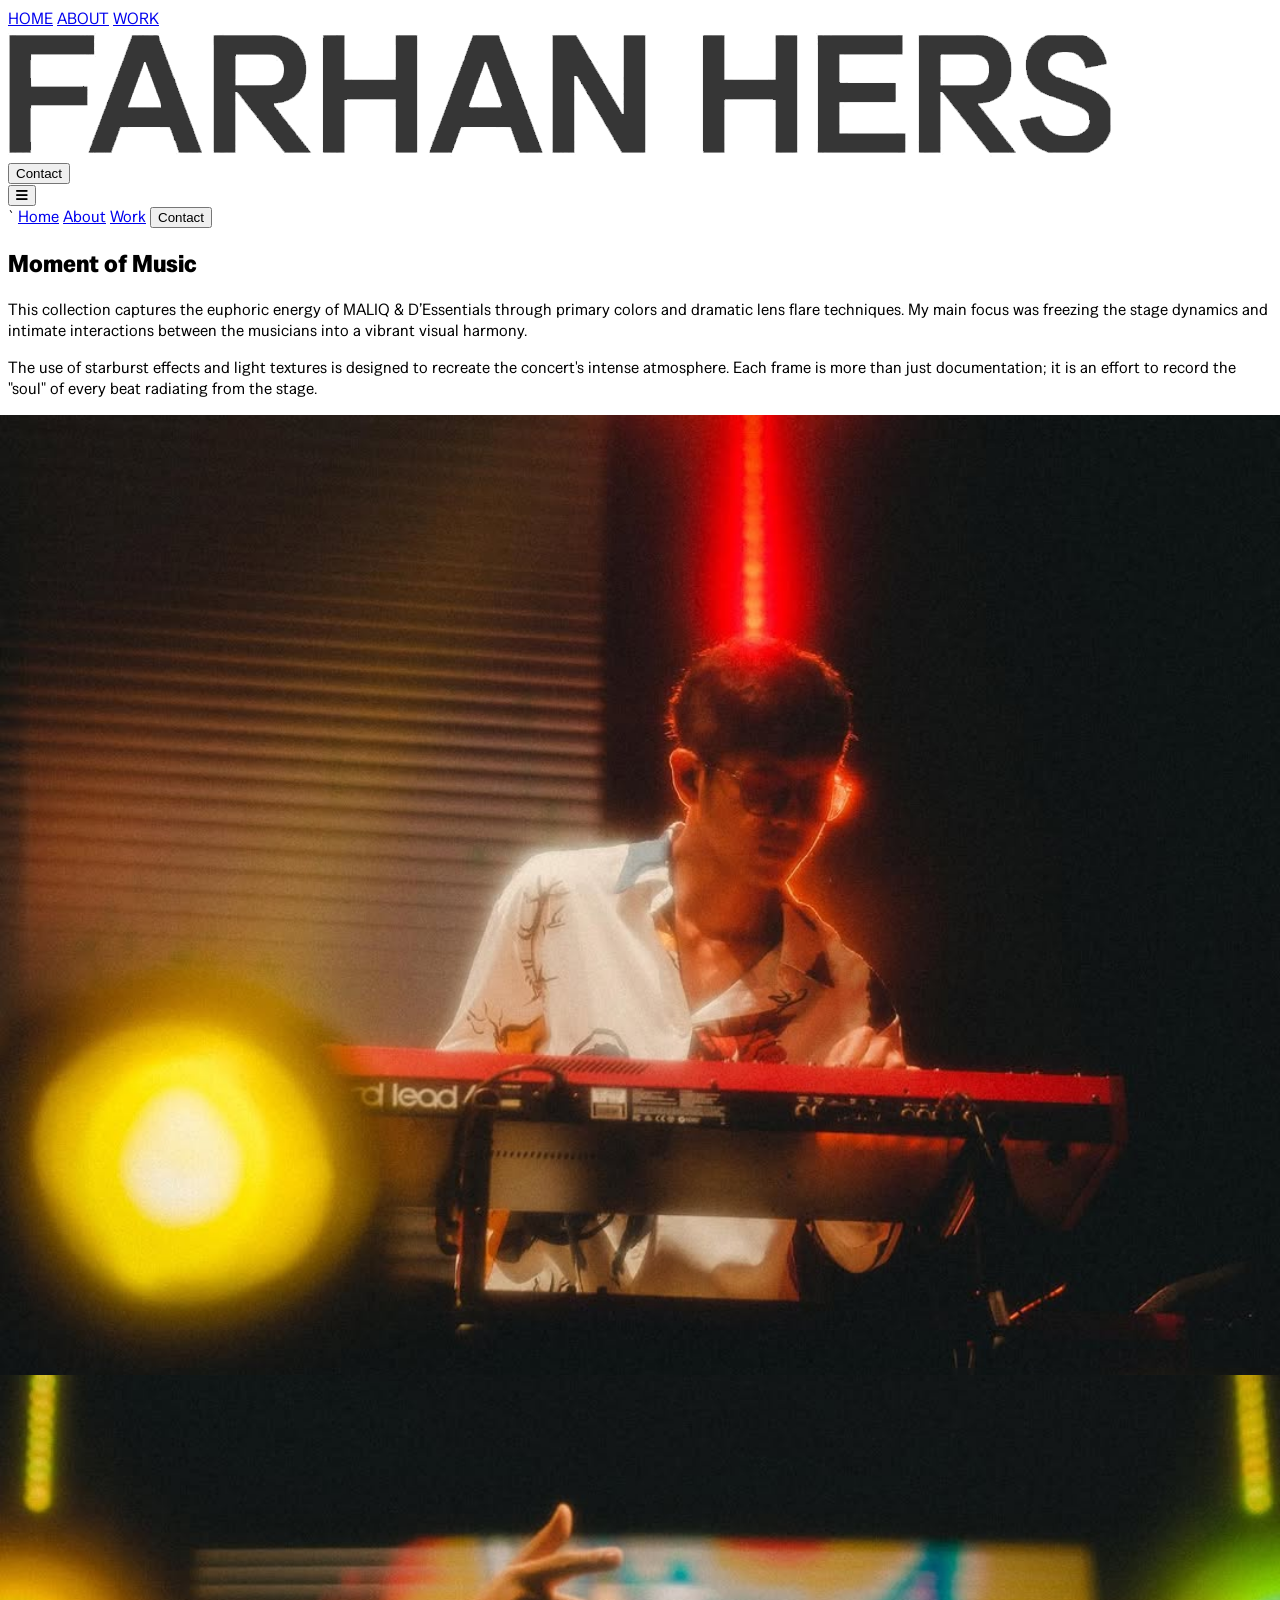
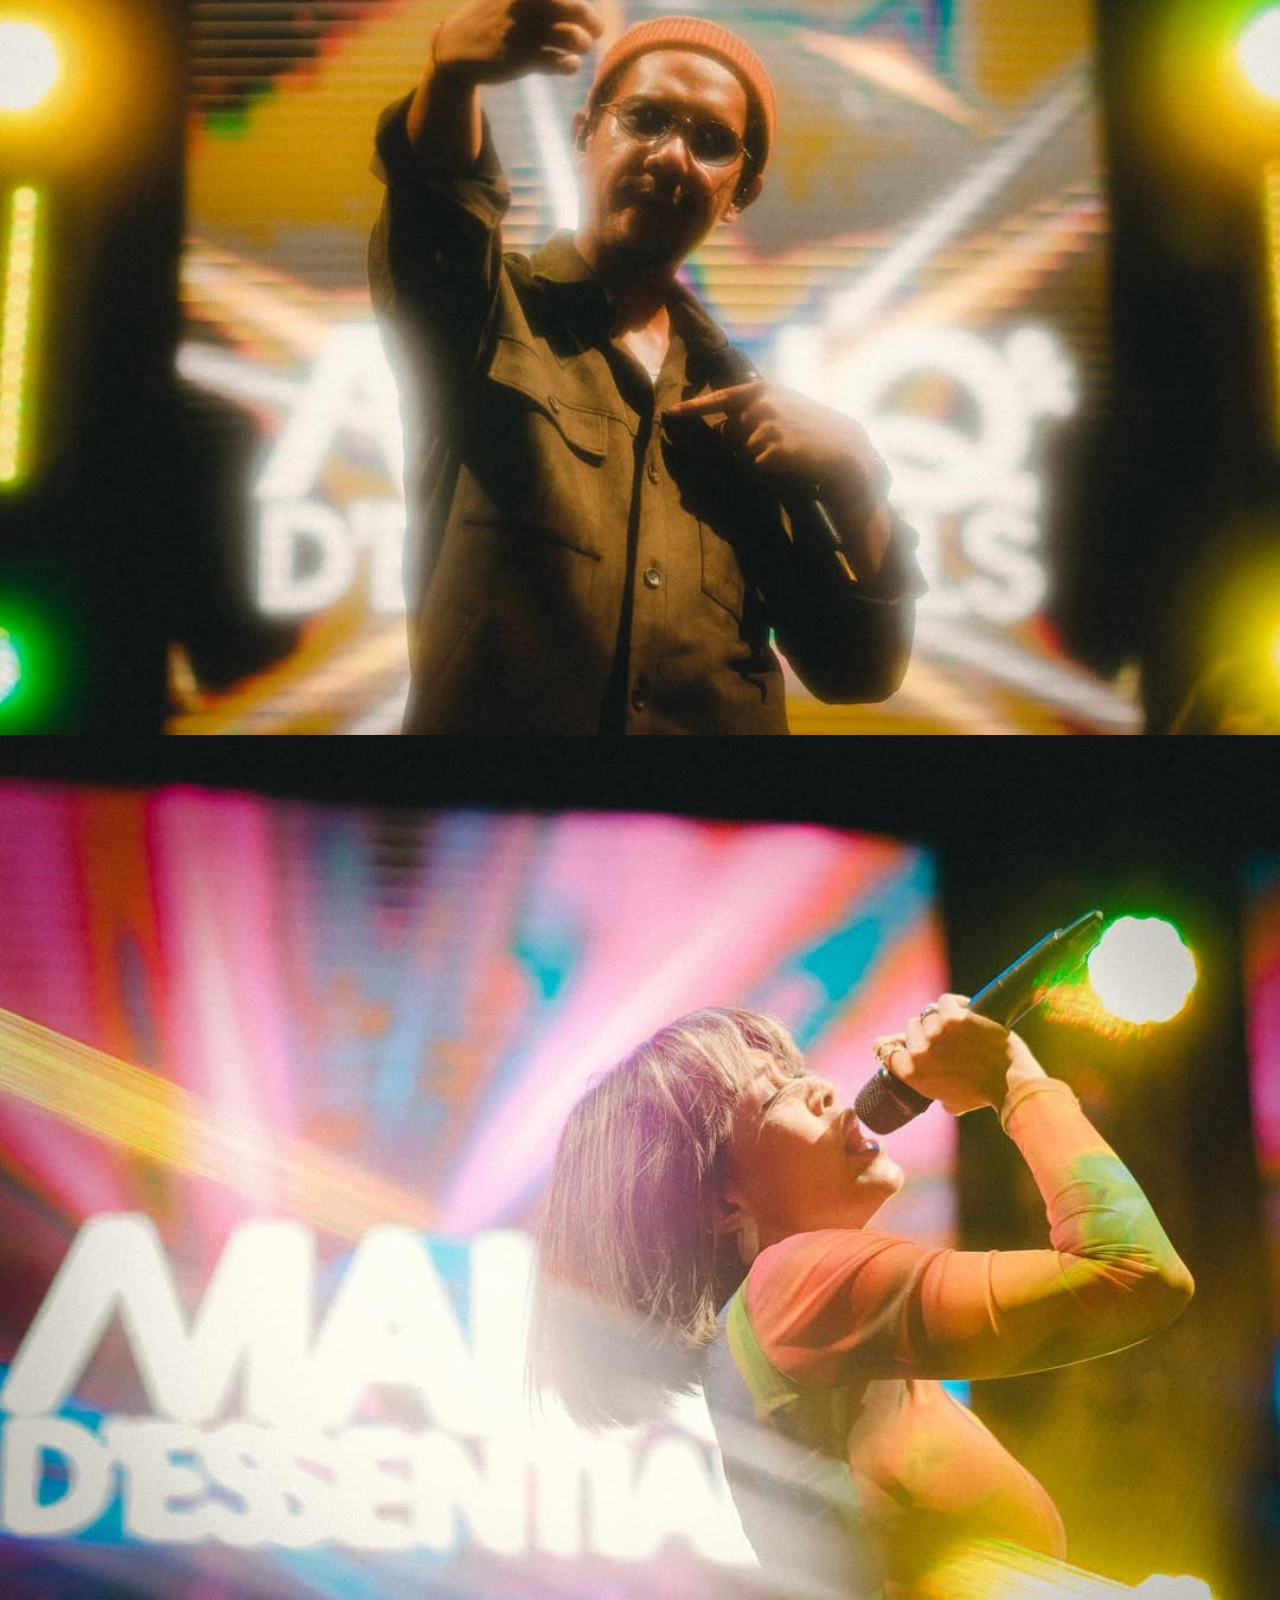
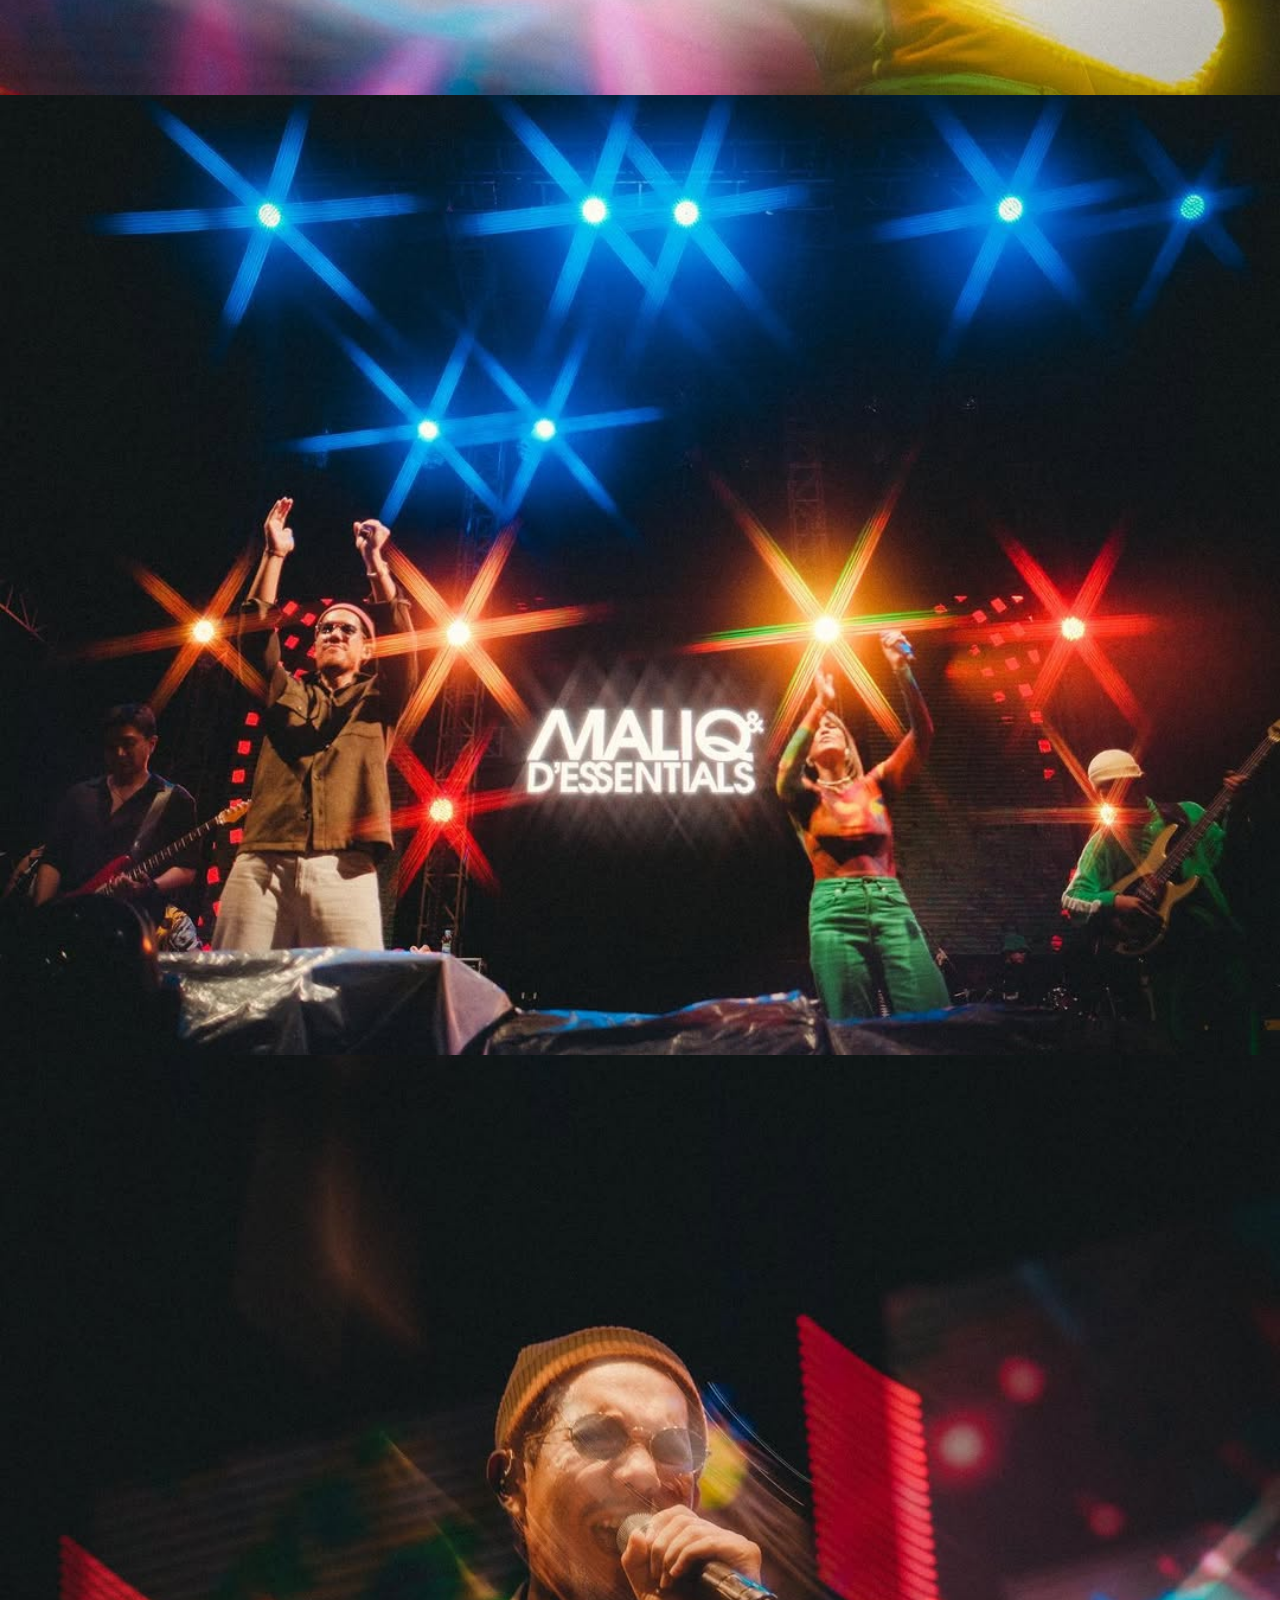
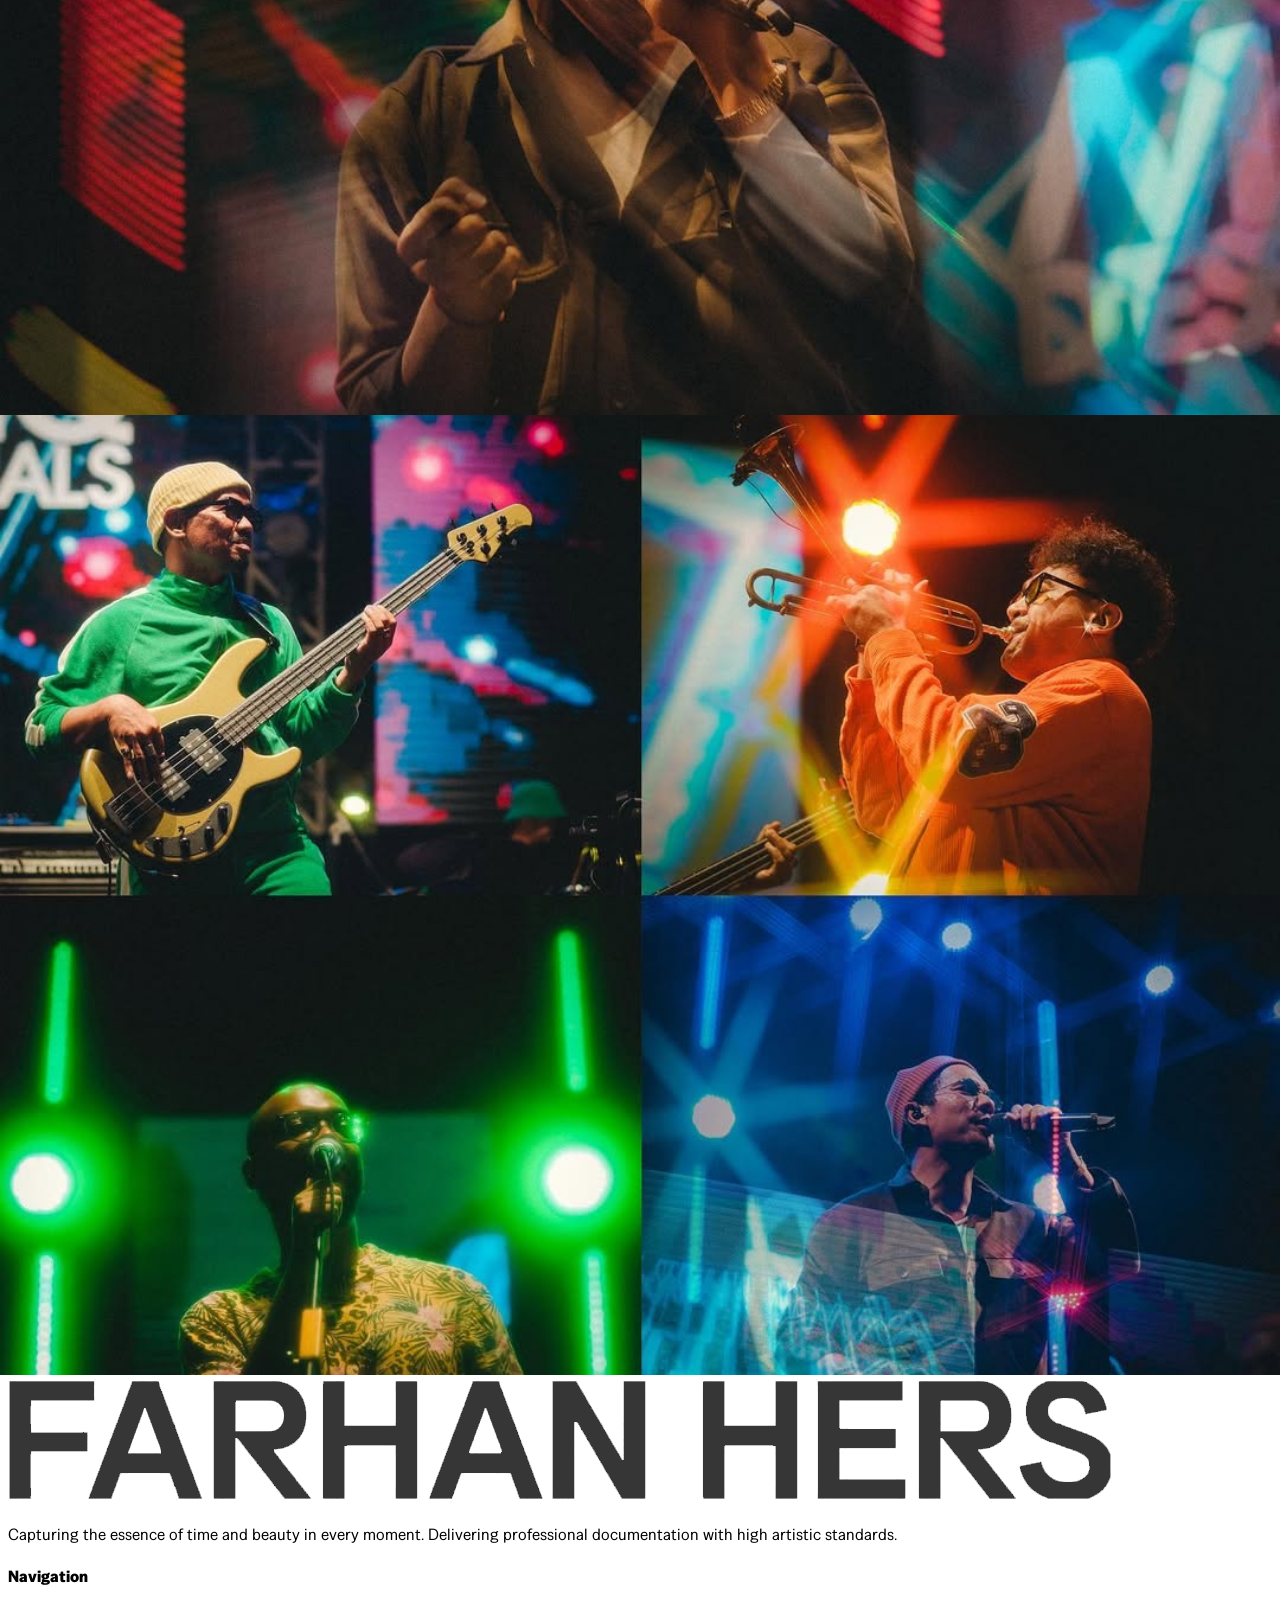
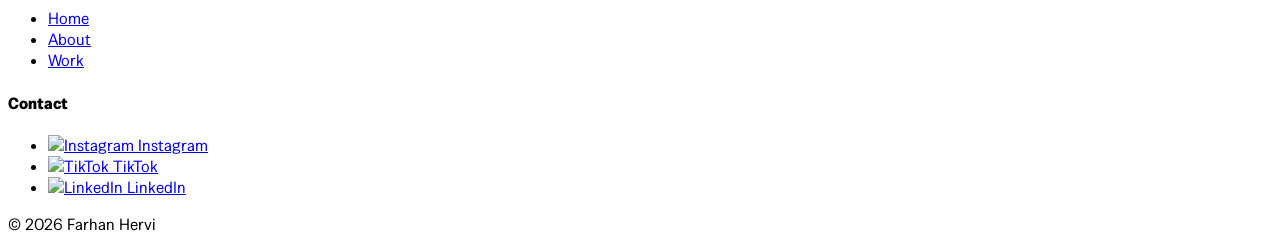
==== index4.html @ e4386e18 "Add files via upload" ====
<!DOCTYPE html>
<html lang="id">
<head>
    <meta charset="UTF-8">
    <meta name="viewport" content="width=device-width, initial-scale=1.0">
    <title>Moment-of-music</title>
    <script src="https://cdn.tailwindcss.com"></script>
    <link rel="stylesheet" href="https://cdnjs.cloudflare.com/ajax/libs/font-awesome/6.0.0/css/all.min.css">
    <link href="https://fonts.googleapis.com/css2?family=Libre+Baskerville:ital@1&family=Special+Gothic+Expanded+One&display=swap" rel="stylesheet">
    <link rel="stylesheet" href="script.css">
</head>

<body class="bg-zinc-50 text-zinc-900">


    <!-- NAVIGATION SECTION -->
    <nav class="fixed top-0 left-0 w-full z-50 bg-white/80 backdrop-blur-md border-b border-zinc-200">
        <div class="max-w-7xl mx-auto flex items-center justify-between px-6 py-4 relative">

            <!-- Menu -->
            <div class="hidden md:flex items-center space-x-8 text-[14px] font-bold tracking-widest">
            <a href="index.html#home">HOME</a>
            <a href="index.html#about">ABOUT</a>
            <a href="index.html#work">WORK</a>
            </div>

            <!-- Logo -->
            <div class="absolute left-1/2 top-1/2 transform -translate-x-1/2 -translate-y-1/2">
                <a href="#home">
                    <img src="aset/logo.png" alt="Logo FARHAN HERS" class="h-10 md:h-6 object-contain">
                </a>
            </div>

            <!-- Contact -->
            <div class="hidden md:flex items-center">
                <button onclick="openContactModal()" class="bg-zinc-900 text-white px-5 py-2 rounded-full hover:bg-zinc-700 transition">
                    Contact
                </button>
            </div>

            <!-- Hamburger -->
            <button id="menuBtn" class="md:hidden text-2xl z-50 ml-auto">
                <i class="fa-solid fa-bars"></i>
            </button>

        </div>
    </nav>

    <!-- NAVIGATION MOBILE VERSION -->
    <div id="mobileMenu" class="md:hidden hidden fixed inset-0 bg-white z-40 flex flex-col items-center justify-center space-y-6 text-2xl">`
        <a href="#home" class="hover:text-zinc-900 transition">Home</a>
        <a href="#about" class="hover:text-zinc-900 transition">About</a>
        <a href="#work" class="hover:text-zinc-900 transition">Work</a>
        <button onclick="openContactModal()" class="bg-zinc-900 text-white px-8 py-3 rounded-full hover:bg-zinc-700 transition">
            Contact
        </button>
    </div>


    <!-- TEXT SECTION -->
    <section id="about" class="bg-zinc-100 py-32 px-6">

        <div class="max-w-7xl mx-auto px-6 text-center">

            <!-- Headline -->
            <h2 class="text-4xl md:text-2xl font-bold tracking-tight mb-8">
                Moment of Music
            </h2>

            <!-- Body Text -->
            <div class="max-w-2xl mx-auto space-y-4 text-zinc-600 font-light text-lg leading-relaxed">

                <p>
                    This collection captures the euphoric energy of MALIQ & D’Essentials through primary colors and dramatic lens flare techniques. My main focus was freezing the stage dynamics and intimate interactions between the musicians into a vibrant visual harmony.
                </p>

                <p>
                    The use of starburst effects and light textures is designed to recreate the concert's intense atmosphere. Each frame is more than just documentation; it is an effort to record the "soul" of every beat radiating from the stage.
                </p>

            </div>

        </div>

    </section>


    <!-- Grid4 -->
    <section id="work" class="py-32">

        <!-- Container -->
        <div class="max-w-7xl mx-auto px-6">

                <!-- Grid4 -->
                <div class="grid grid-cols-2 gap-1 bento-break">

                <!-- Item 1 -->
                <div class="work-item col-span-2">
                    <img src="aset/grid4/image1.jpg" class="w-full h-full object-cover">
                </div>

                <!-- Item 2 -->
                <div class="work-item">
                    <img src="aset/grid4/image2.jpg" class="w-full h-full object-cover">
                </div>

                <!-- Item 3 -->
                <div class="work-item">
                    <img src="aset/grid4/image3.jpg" class="w-full h-full object-cover">
                </div>

                <!-- Item 4 -->
                <div class="work-item col-span-2">
                    <img src="aset/grid4/image4.jpg" class="w-full h-full object-cover">
                </div>

                <!-- Item 5 -->
                <div class="work-item">
                    <img src="aset/grid4/image5.jpg" class="w-full h-full object-cover">
                </div>

                <!-- Item 6 -->
                <div class="work-item">
                    <img src="aset/grid4/image6.jpg" class="w-full h-full object-cover">
                </div>

            </div>

        </div>

    </section>


    <!-- FOOTER SECTION -->
    <footer class="bg-white border-t border-zinc-200 pt-24 pb-12 px-6">

        <div class="max-w-7xl mx-auto grid grid-cols-1 md:grid-cols-4 gap-16 mb-20">

            <!-- Name -->
            <div class="md:col-span-2 flex flex-col justify-between h-full">
                <a href="#">
                    <img src="aset/logo.png" alt="Logo FARHAN HERS" class="h-6 mb-4">
                </a>
                <p class="text-zinc-500 text-sm max-w-sm leading-relaxed font-light">
                    Capturing the essence of time and beauty in every moment. Delivering professional documentation with high artistic standards.
                </p>
            </div>

            <!-- Navigation -->
            <div>
                <h4 class="text-[12px] font-bold uppercase tracking-[0.3em] mb-10 text-zinc-900">Navigation</h4>
                <ul class="space-y-2 text-sm text-zinc-500 font-light">
                    <li><a href="index.html#home" class="hover:text-zinc-900 transition">Home</a></li>
                    <li><a href="index.html#about" class="hover:text-zinc-900 transition">About</a></li>
                    <li><a href="index.html#work" class="hover:text-zinc-900 transition">Work</a></li>
                </ul>
            </div>

            <!-- Contact -->
            <div>
                <h4 class="text-[12px] font-bold uppercase tracking-[0.3em] mb-10 text-zinc-900">Contact</h4>
                <ul class="space-y-2 text-sm text-zinc-500 font-light">
                    <li>
                        <a href="https://instagram.com" class="flex items-center gap-2 hover:text-zinc-900 transition">
                                <img src="https://cdn-icons-png.flaticon.com/512/3938/3938052.png"
                                    alt="Instagram" class="w-4 h-4 opacity-70">
                            </span>
                            Instagram
                        </a>
                    </li>
                    <li>
                        <a href="https://tiktok.com" class="flex items-center gap-2 hover:text-zinc-900 transition">
                                <img src="https://cdn-icons-png.flaticon.com/512/3938/3938055.png" 
                                    alt="TikTok" class="w-4 h-4 opacity-70">
                            </span>
                            TikTok
                        </a>
                    </li>
                    <li>
                        <a href="https://linkedin.com" class="flex items-center gap-2 hover:text-zinc-900 transition">
                                <img src="https://cdn-icons-png.flaticon.com/512/3938/3938060.png" 
                                    alt="LinkedIn" class="w-4 h-4 opacity-70">
                            </span>
                            LinkedIn
                        </a>
                    </li>
                </ul>
            </div>

        </div>

        <!-- Copyright -->
        <div class="max-w-7xl mx-auto pt-8 border-t border-zinc-100 flex flex-col md:flex-row justify-between items-center gap-6">
            <p class="text-[10px] text-zinc-400 uppercase tracking-widest font-semibold">&copy; 2026 Farhan Hervi</p>
        </div>

    </footer>


    <!-- Contact Modal -->
    <div id="contactModal" class="modal-overlay" onclick="closeContactModal()">

        <!-- Contact -->
        <div class="contact-card shadow-2xl" onclick="event.stopPropagation()">

            <!-- Button -->
            <button onclick="closeContactModal()" class="absolute top-2 right-6 text-zinc-400 hover:text-black transition text-3xl">&times;</button>

            <!-- Headline -->
            <div class="text-center mb-6">
                <h2 class="text-2xl font-semibold mb-6 tracking-tight">
                    <span class="mx-20">Collaborate.</span>
                    <span class="mx-20">Ideate.</span>
                    <span class="mx-20">Elevate.</span>
                </h2>
            </div>

            <!-- WhatsApp & Email -->
            <div class="grid grid-cols-1 md:grid-cols-2 gap-2">

                <!-- WhatsApp Card -->
                <a href="https://wa.me/628123456789" target="_blank" class="group flex items-center p-8 bg-zinc-100 rounded-3xl border border-transparent hover:bg-green-500 transition-all duration-500">
                    <div class="w-14 h-14 bg-green-500 text-white rounded-2xl flex items-center justify-center text-2xl mr-5 shadow-lg shadow-green-100 group-hover:scale-110 group-hover:bg-white group-hover:text-green-500 transition-all duration-500">
                        <i class="fa-brands fa-whatsapp"></i>
                    </div>
                    <div class="text-left">
                        <h4 class="font-bold text-base group-hover:text-white transition-colors duration-500">WhatsApp</h4>
                    </div>
                </a>
                
                <!-- Email Card -->
                <a href="mailto:hello@farhanhervi.com" class="group flex items-center p-8 bg-zinc-100 rounded-3xl border border-transparent hover:bg-blue-600 transition-all duration-500">
                    <div class="w-14 h-14 bg-blue-600 text-white rounded-2xl flex items-center justify-center text-2xl mr-5 shadow-lg shadow-blue-100 group-hover:scale-110 group-hover:bg-white group-hover:text-blue-600 transition-all duration-500">
                        <i class="fa-regular fa-envelope"></i>
                    </div>
                    <div class="text-left">
                        <h4 class="font-bold text-base group-hover:text-white transition-colors duration-500">Email</h4>
                    </div>
                </a>

            </div>

        </div>
    </div>

    <!-- Contact Lightbox -->
    <div id="lightbox" class="modal-overlay" onclick="closeLightbox()">
        <button class="absolute top-10 right-10 text-white text-4xl">&times;</button>
        <img src="" id="lightboxImg" class="max-w-[85%] max-h-[85vh] object-contain rounded-xl shadow-2xl">
    </div>

     <!-- GALLERY VIEWER -->
    <div id="galleryViewer" class="modal-overlay">

        <!-- Close -->
        <button onclick="closeViewer()" class="absolute top-10 right-10 text-white text-4xl z-50">&times;</button>

        <!-- Prev -->
        <button id="prevBtn" class="nav-btn left-5">&#10094;</button>

        <!-- Next -->
        <button id="nextBtn" class="nav-btn right-5">&#10095;</button>

        <!-- Image -->
        <img id="viewerImg">

    </div>
    <script src="script.js"></script>
</body>
</html
---- script.css ----
/* FONT */
@import url('https://fonts.googleapis.com/css2?family=Baskervville&family=Special+Gothic&display=swap');
body {
    font-family: 'Special Gothic', sans-serif;
    scroll-behavior: smooth;
}
.serif-italic {
    font-family: 'Baskervville', serif;
    font-style: italic;
}

/* QUOTE HOVER EFEFCT */
#about .quote:hover {
    color: #111; /* warna berubah saat hover */
    transform: scale(1.05); /* sedikit membesar */
    transition: all 0.3s ease;
    cursor: pointer;
}

/* WORK SECTION */
#work {
    padding-left: 0 !important;
    padding-right: 0 !important;
}

/* IMAGE ITEM GRID */
.work-container {
    display: grid;
    grid-template-columns: 1fr; /* Mobile */
    gap: 1px;
}
@media screen and (min-width: 768px) {
    .work-container {
        grid-template-columns: repeat(2, 1fr); /* Tablet */
    }
}
@media screen and (min-width: 1024px) {
    .work-container {
        grid-template-columns: repeat(2, 1fr); /* Desktop */
    }
}

/* IMAGE ITEM */
.work-item {
    position: relative;
    width: 100%;
    aspect-ratio: 4 / 3;
    overflow: hidden;
    border-radius: 0;
    cursor: pointer;
}
.work-item img {
    width: 100%;
    height: 100%;
    object-fit: cover;
    transition: transform 0.6s ease;
}
.work-item:hover img {
    transform: scale(1.05);
}

/* OVERLAY IMAGE */
.work-overlay {
    position: absolute;
    inset: 0;
    display: flex;
    align-items: flex-end;
    padding: 12px;
    background: linear-gradient(
        to top,
        rgba(0, 0, 0, 0.7),
        rgba(0,0,0,0.2),
        transparent
    );
    opacity: 0.8;
    transition: opacity 0.3s ease;
}

/* OVERLAY TEXT */
.work-overlay h4 {
    color: white;
    font-size: 20px;
    font-weight: 600;
    letter-spacing: 0.05em;
}

/* EXTRA ITEM (LOAD MORE) */
.work-item.extra {
    opacity: 0;
    transform: translateY(20px);
    transition: 0.5s;
}
.work-item.extra:not(.hidden) {
    opacity: 1;
    transform: translateY(0);
}

/* CONTACT MODAL*/
.modal-overlay {
    display: none;
    position: fixed;
    z-index: 1000;
    top: 0;
    left: 0;
    width: 100%;
    height: 100%;
    background-color: rgba(0, 0, 0, 0.9);
    justify-content: center;
    align-items: center;
    backdrop-filter: blur(8px);
}
.modal-overlay.active { display: flex; }
.contact-card {
    background: white;
    width: 90%;
    max-width: 900px;
    border-radius: 25px;
    padding: 40px;
    transform: translateY(20px);
    transition: all 0.4s ease;
}
.modal-overlay.active .contact-card {
    transform: translateY(0);
}

/* GRID BENTO*/
.bento-break {
    width: 100vw;
    position: relative;
    left: 50%;
    transform: translateX(-50%);
}

#lightboxImg {
    border-radius: 0 !important;
}

/* ===== VIEWER OVERLAY ===== */
#galleryViewer {
    position: fixed;
    inset: 0;
    background: rgba(0,0,0,0.95);
    display: none;
    align-items: center;
    justify-content: center;
    z-index: 999;
}

/* ===== IMAGE ===== */
#viewerImg {
    max-width: 90%;
    max-height: 85vh;
    object-fit: contain;
}

/* ===== NAV BUTTON ===== */
.nav-btn {
    position: absolute;
    top: 50%;
    transform: translateY(-50%);
    font-size: 40px;
    color: white;
    background: rgba(0,0,0,0.3);
    border: none;
    padding: 10px 18px;
    cursor: pointer;
    z-index: 1000;
}

.nav-btn:hover {
    background: rgba(0,0,0,0.6);
}

/* ===== POSITION ===== */
.left-5 { left: 20px; }
.right-5 { right: 20px; }

/* ===== MOBILE: HIDE BUTTON ===== */
@media (max-width: 768px) {
    .nav-btn {
        display: none;
    }
}

/* GLOBAL SETTINGS */
html {
    scroll-behavior: smooth;
}
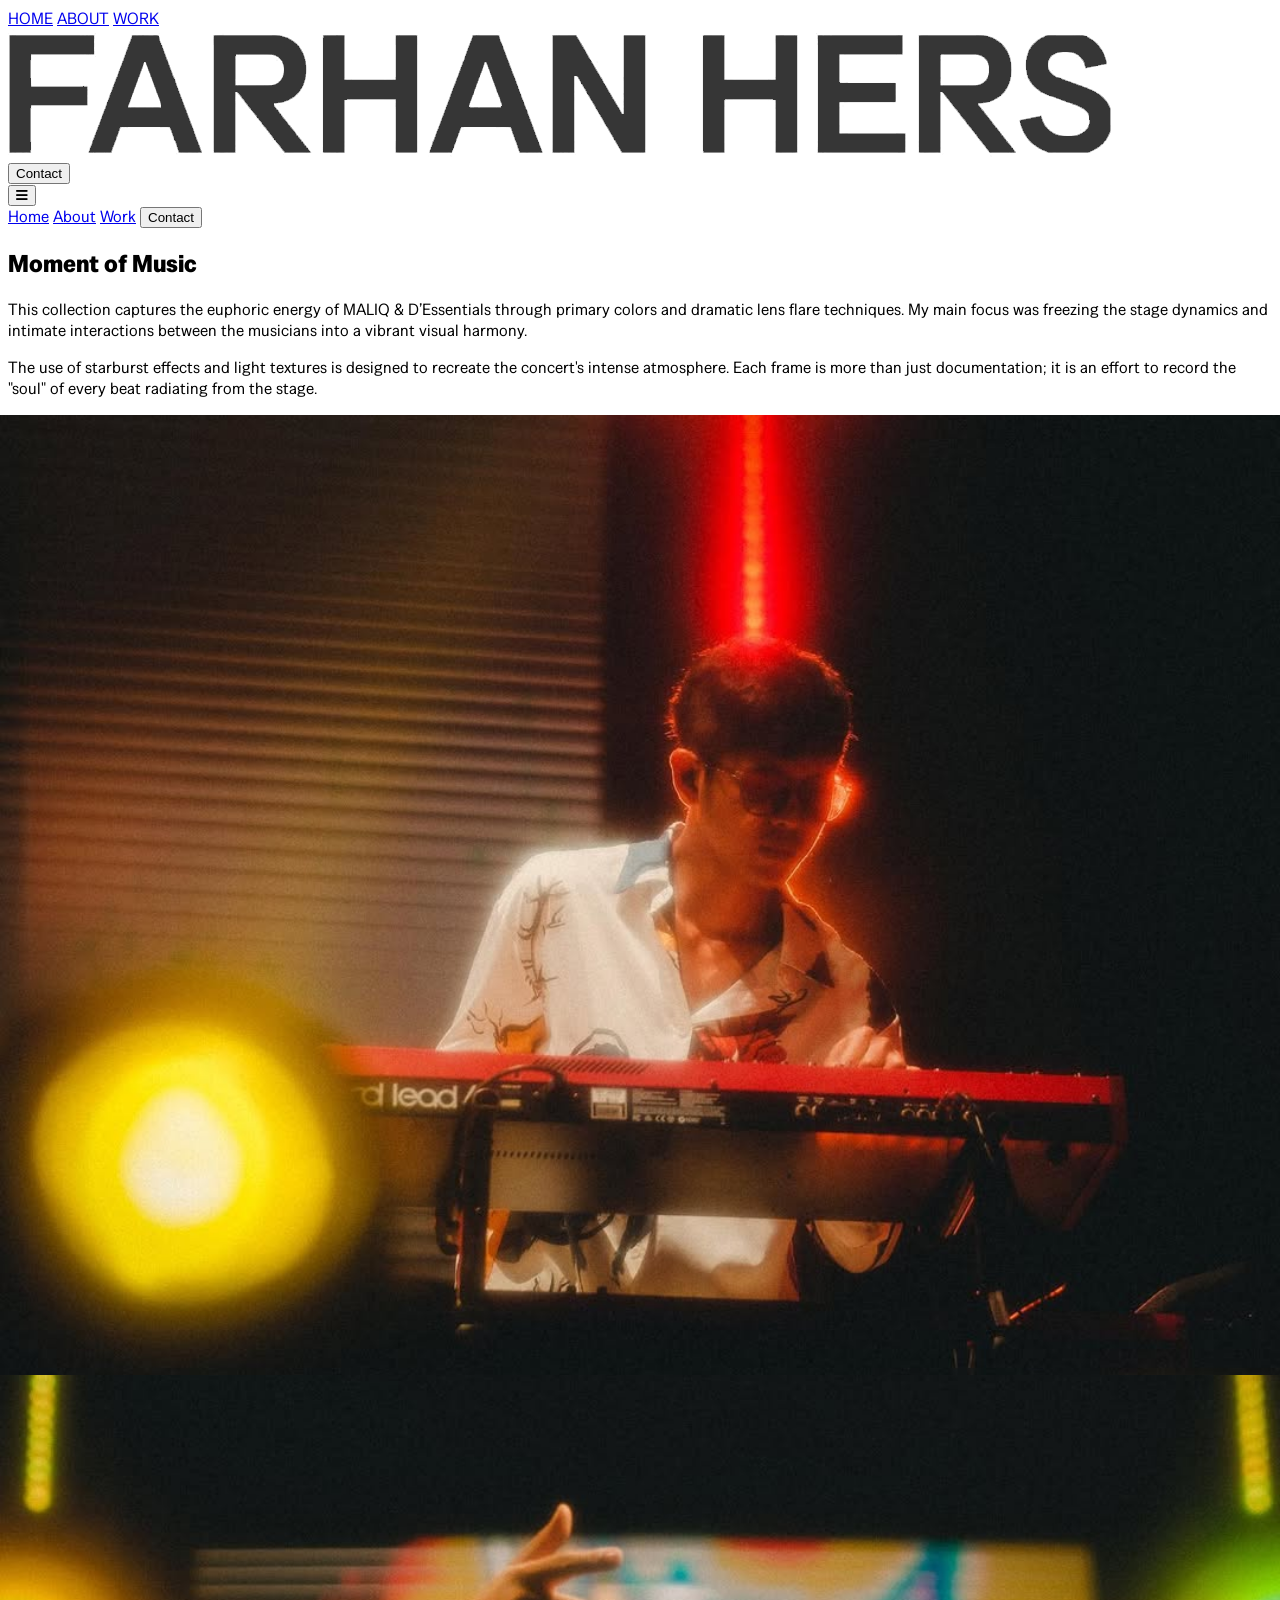
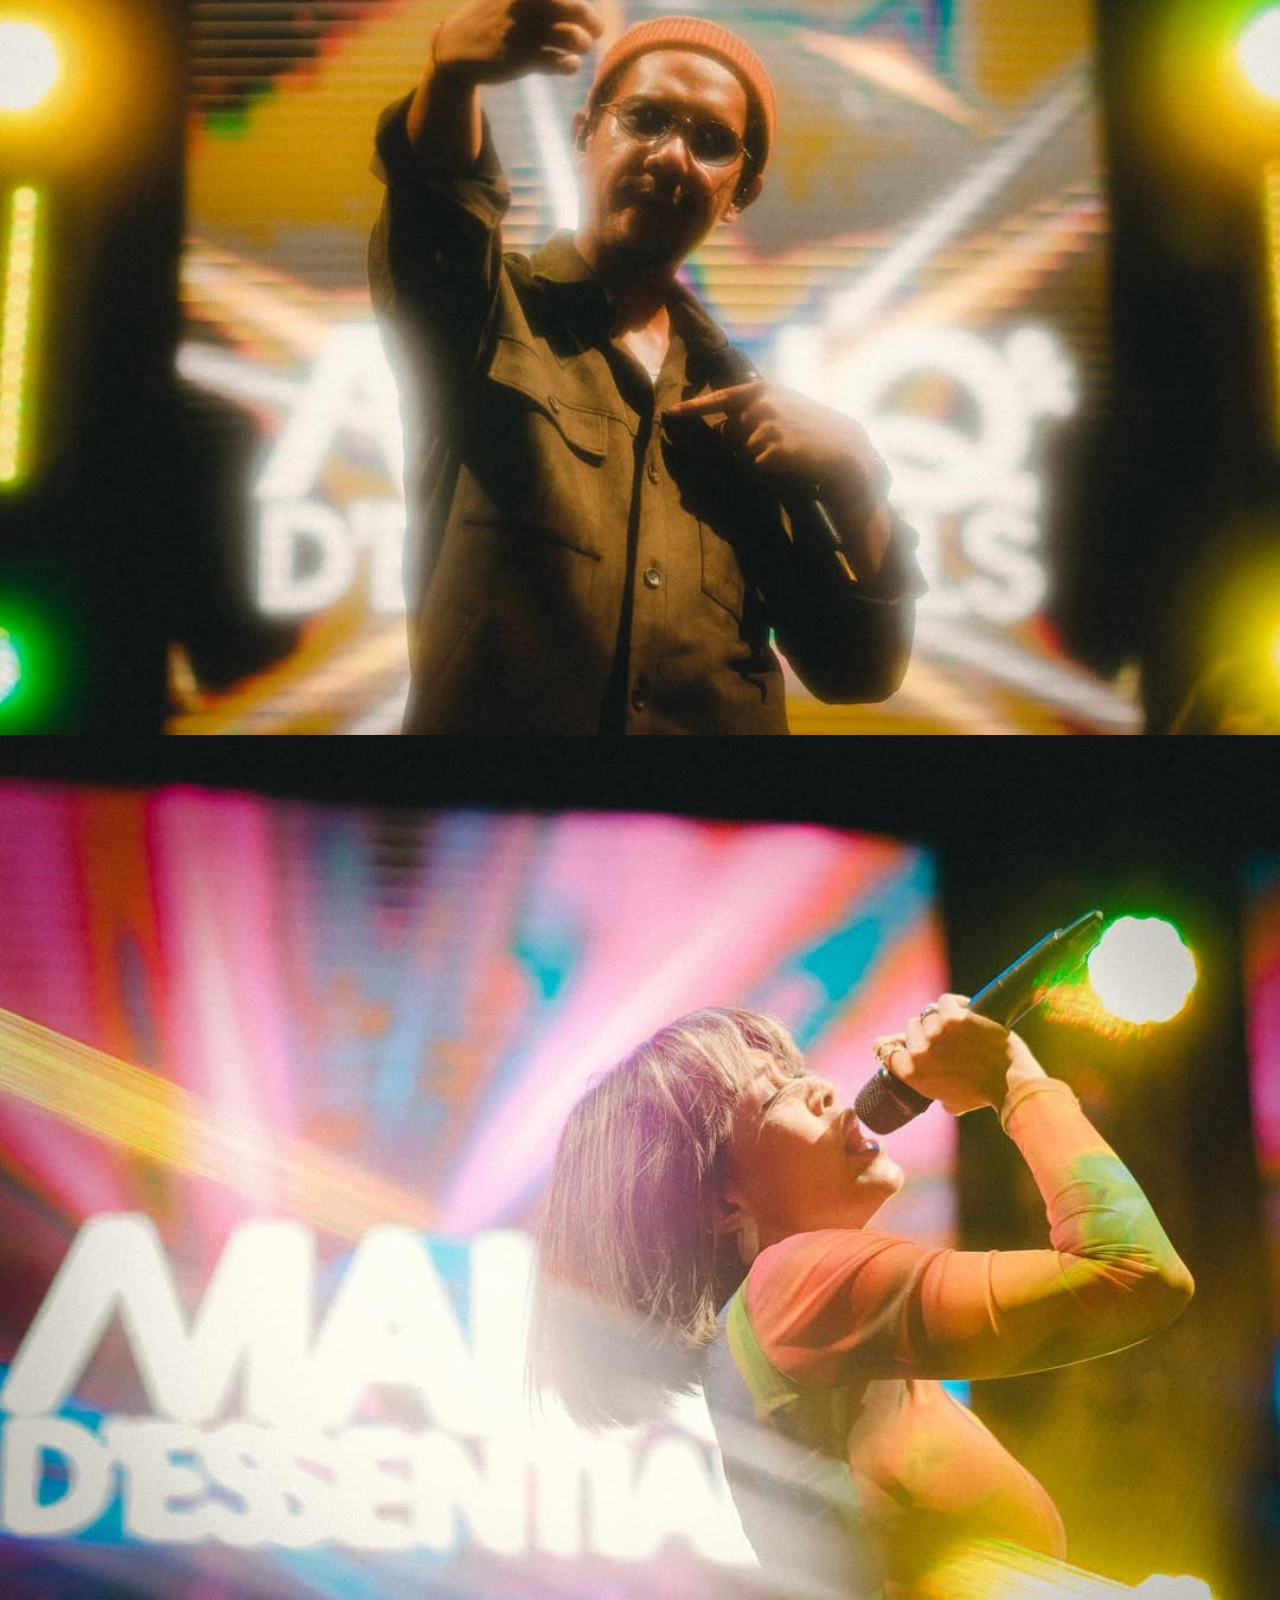
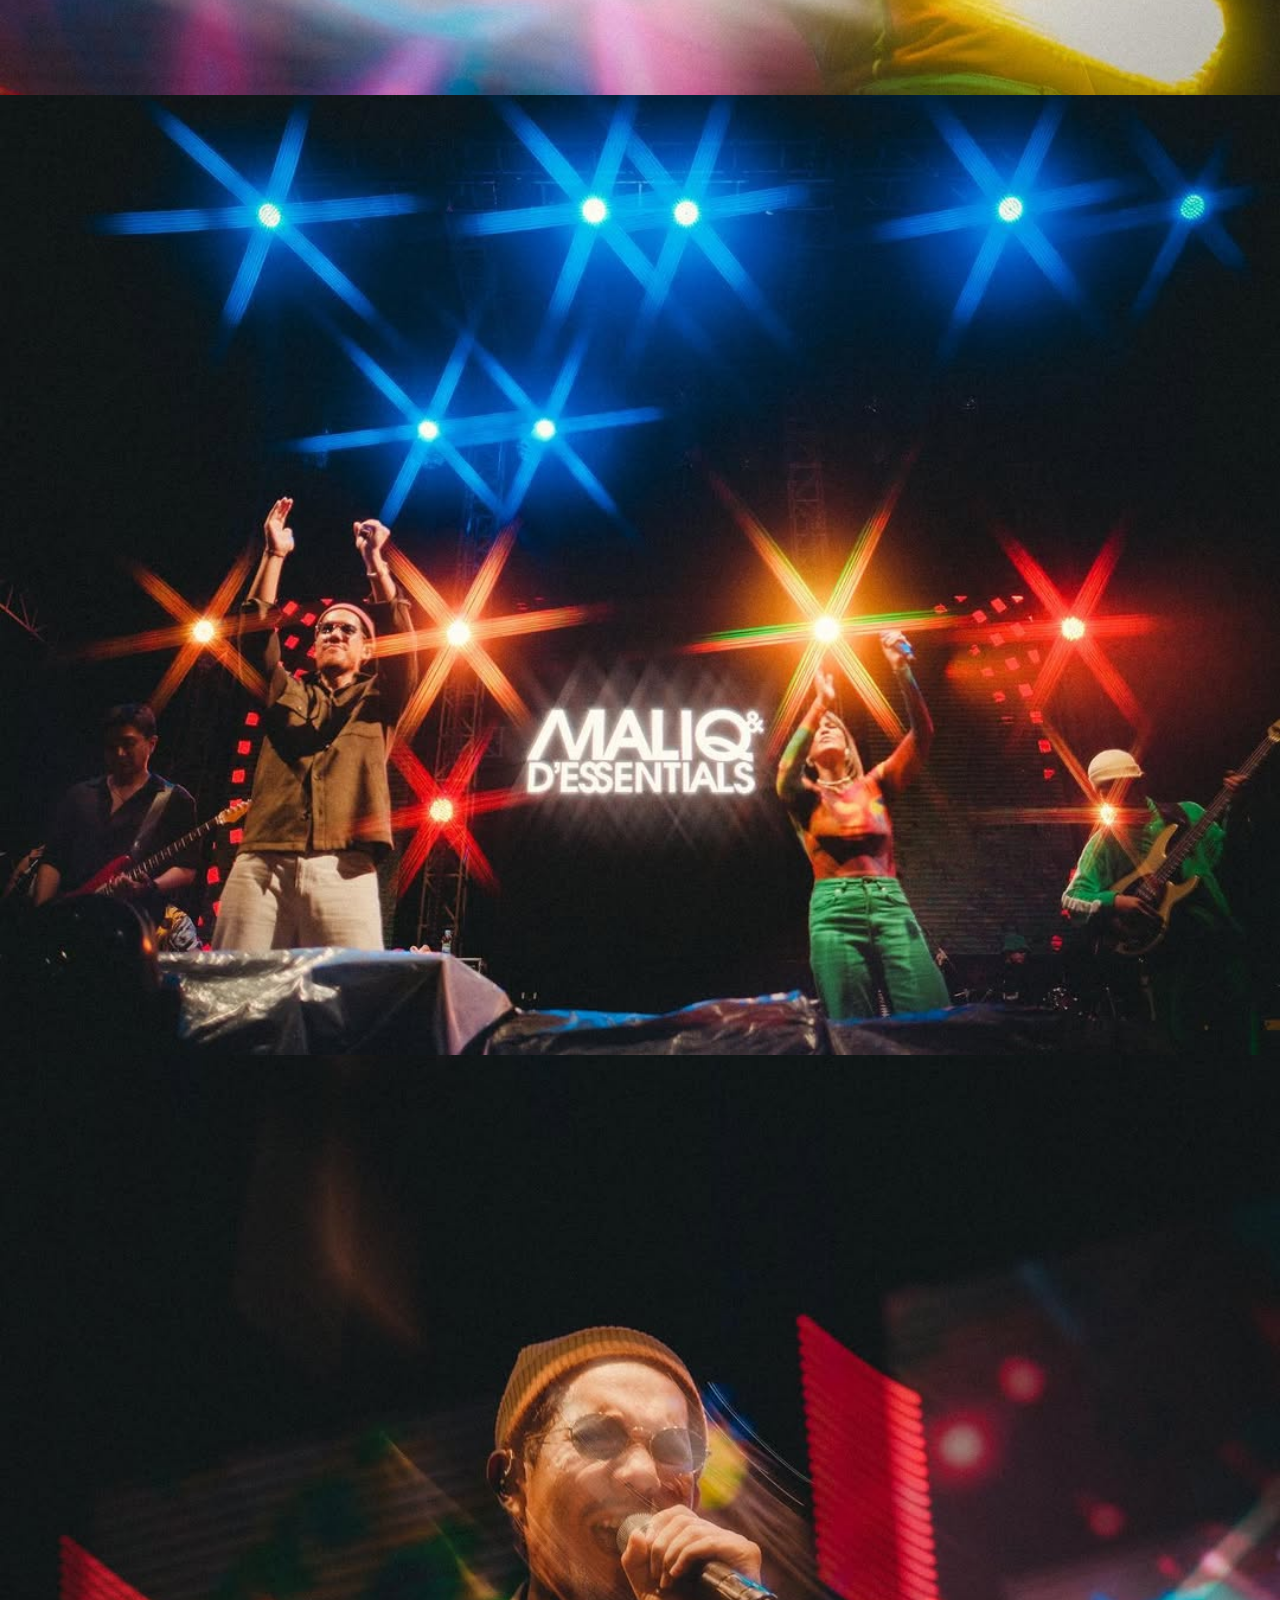
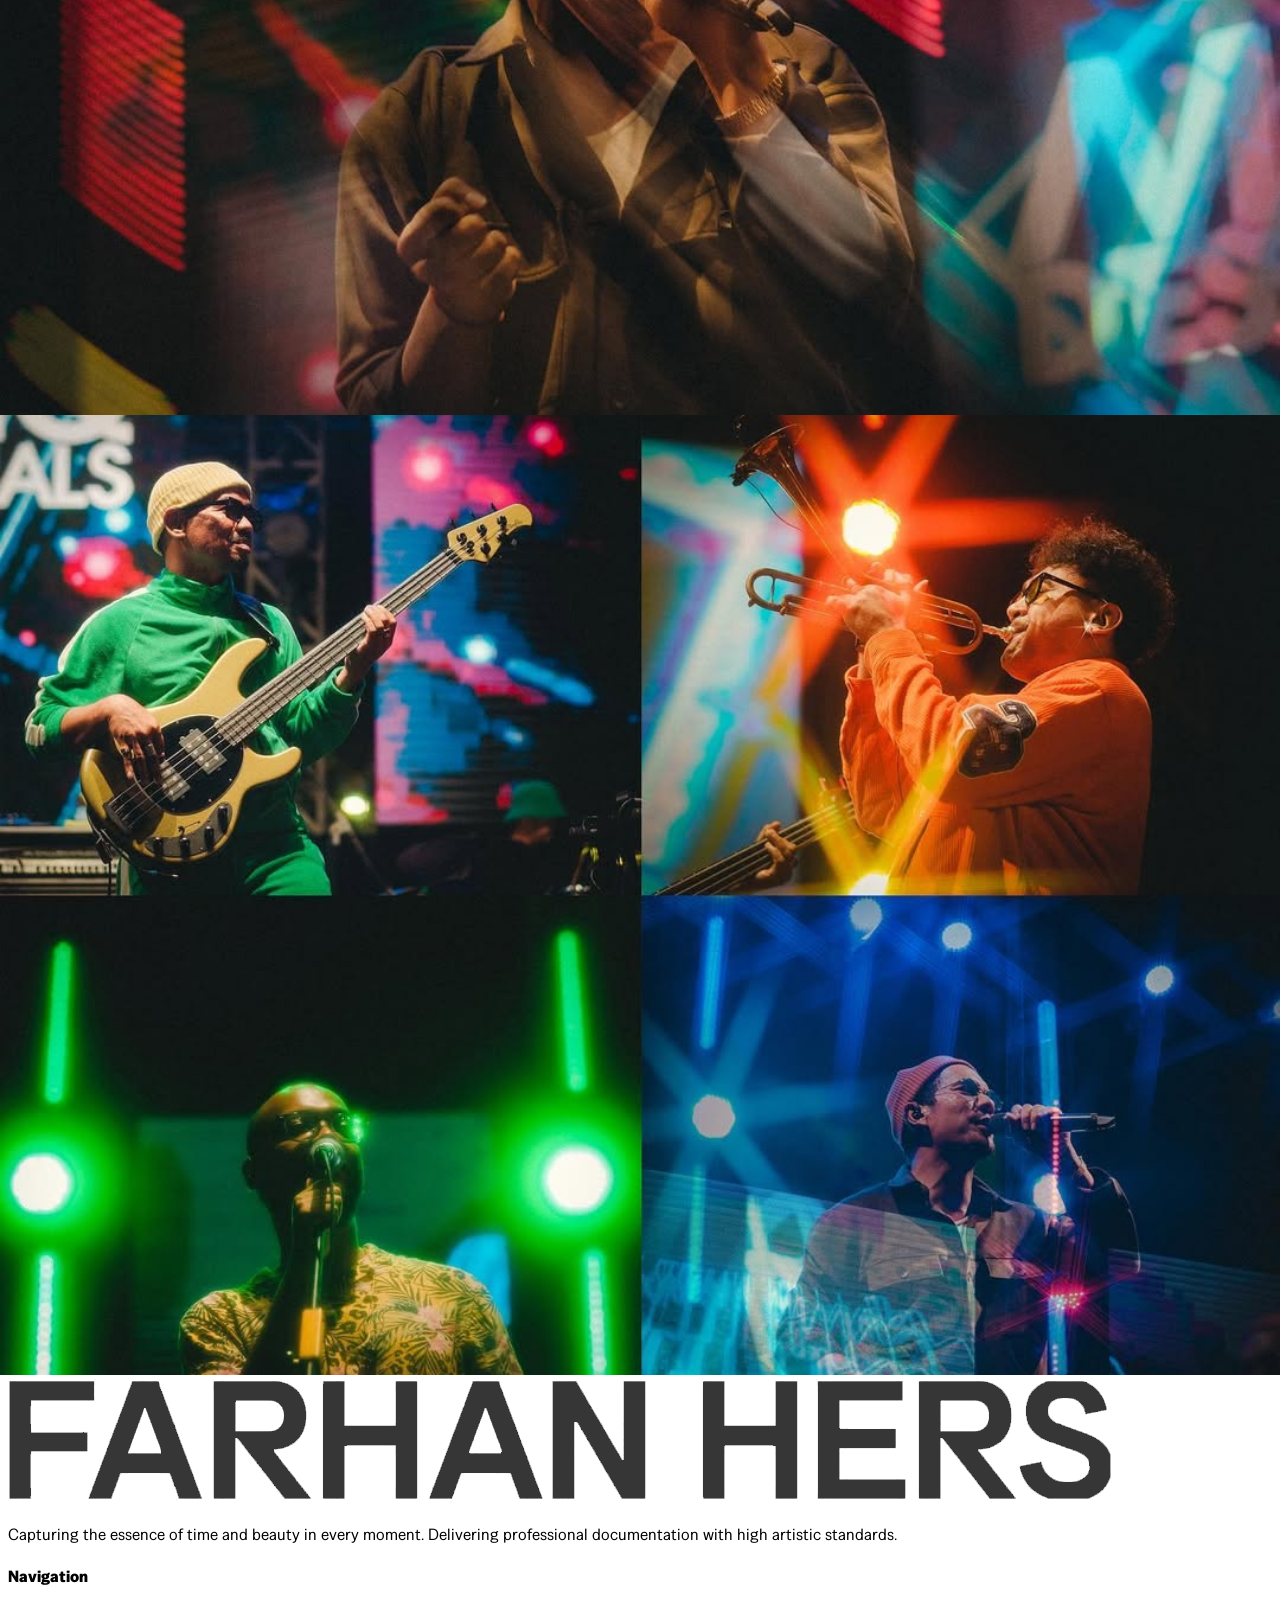
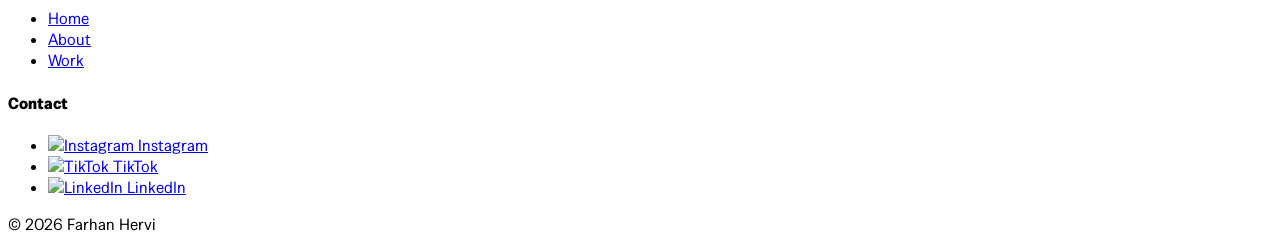
==== commit f8b73bca: "Add files via upload" ====
--- a/index4.html
+++ b/index4.html
@@ -26,7 +26,7 @@
 
             <!-- Logo -->
             <div class="absolute left-1/2 top-1/2 transform -translate-x-1/2 -translate-y-1/2">
-                <a href="#home">
+                <a href="index.html#home">
                     <img src="aset/logo.png" alt="Logo FARHAN HERS" class="h-10 md:h-6 object-contain">
                 </a>
             </div>
@@ -47,10 +47,10 @@
     </nav>
 
     <!-- NAVIGATION MOBILE VERSION -->
-    <div id="mobileMenu" class="md:hidden hidden fixed inset-0 bg-white z-40 flex flex-col items-center justify-center space-y-6 text-2xl">`
-        <a href="#home" class="hover:text-zinc-900 transition">Home</a>
-        <a href="#about" class="hover:text-zinc-900 transition">About</a>
-        <a href="#work" class="hover:text-zinc-900 transition">Work</a>
+    <div id="mobileMenu" class="md:hidden hidden fixed inset-0 bg-white z-40 flex flex-col items-center justify-center space-y-6 text-2xl">
+        <a href="index.html#home" class="hover:text-zinc-900 transition">Home</a>
+        <a href="index.html#about" class="hover:text-zinc-900 transition">About</a>
+        <a href="index.html#work" class="hover:text-zinc-900 transition">Work</a>
         <button onclick="openContactModal()" class="bg-zinc-900 text-white px-8 py-3 rounded-full hover:bg-zinc-700 transition">
             Contact
         </button>
@@ -162,9 +162,8 @@
                 <ul class="space-y-2 text-sm text-zinc-500 font-light">
                     <li>
                         <a href="https://instagram.com" class="flex items-center gap-2 hover:text-zinc-900 transition">
-                                <img src="https://cdn-icons-png.flaticon.com/512/3938/3938052.png"
-                                    alt="Instagram" class="w-4 h-4 opacity-70">
-                            </span>
+                            <img src="https://cdn-icons-png.flaticon.com/512/3938/3938052.png"
+                                alt="Instagram" class="w-4 h-4 opacity-70">
                             Instagram
                         </a>
                     </li>
@@ -172,7 +171,6 @@
                         <a href="https://tiktok.com" class="flex items-center gap-2 hover:text-zinc-900 transition">
                                 <img src="https://cdn-icons-png.flaticon.com/512/3938/3938055.png" 
                                     alt="TikTok" class="w-4 h-4 opacity-70">
-                            </span>
                             TikTok
                         </a>
                     </li>
@@ -180,7 +178,6 @@
                         <a href="https://linkedin.com" class="flex items-center gap-2 hover:text-zinc-900 transition">
                                 <img src="https://cdn-icons-png.flaticon.com/512/3938/3938060.png" 
                                     alt="LinkedIn" class="w-4 h-4 opacity-70">
-                            </span>
                             LinkedIn
                         </a>
                     </li>
@@ -267,4 +264,4 @@
     </div>
     <script src="script.js"></script>
 </body>
-</html+</html>
--- a/script.css
+++ b/script.css
@@ -1,15 +1,15 @@
-/* FONT */
+/* ================= FONT ================= */
 @import url('https://fonts.googleapis.com/css2?family=Baskervville&family=Special+Gothic&display=swap');
 body {
     font-family: 'Special Gothic', sans-serif;
-    scroll-behavior: smooth;
 }
+
 .serif-italic {
     font-family: 'Baskervville', serif;
     font-style: italic;
 }
 
-/* QUOTE HOVER EFEFCT */
+/* ================= QUOTE HOVER IN ABOUT SECTION ================= */
 #about .quote:hover {
     color: #111; /* warna berubah saat hover */
     transform: scale(1.05); /* sedikit membesar */
@@ -17,30 +17,32 @@
     cursor: pointer;
 }
 
-/* WORK SECTION */
+/* ================= WORK SECTION ================= */
 #work {
     padding-left: 0 !important;
     padding-right: 0 !important;
 }
 
-/* IMAGE ITEM GRID */
+/* ================= GRID IN WORK SECTION ================= */
 .work-container {
     display: grid;
     grid-template-columns: 1fr; /* Mobile */
     gap: 1px;
 }
+
 @media screen and (min-width: 768px) {
     .work-container {
         grid-template-columns: repeat(2, 1fr); /* Tablet */
     }
 }
+
 @media screen and (min-width: 1024px) {
     .work-container {
         grid-template-columns: repeat(2, 1fr); /* Desktop */
     }
 }
 
-/* IMAGE ITEM */
+/* ================= WORK ITEM IN WORK SECTION ================= */
 .work-item {
     position: relative;
     width: 100%;
@@ -49,17 +51,19 @@
     border-radius: 0;
     cursor: pointer;
 }
+
 .work-item img {
     width: 100%;
     height: 100%;
     object-fit: cover;
     transition: transform 0.6s ease;
 }
+
 .work-item:hover img {
     transform: scale(1.05);
 }
 
-/* OVERLAY IMAGE */
+/* ================= OVERLAY IN WORK SECTION ================= */
 .work-overlay {
     position: absolute;
     inset: 0;
@@ -76,7 +80,6 @@
     transition: opacity 0.3s ease;
 }
 
-/* OVERLAY TEXT */
 .work-overlay h4 {
     color: white;
     font-size: 20px;
@@ -84,18 +87,19 @@
     letter-spacing: 0.05em;
 }
 
-/* EXTRA ITEM (LOAD MORE) */
+/* ================= LOAD MORE ================= */
 .work-item.extra {
     opacity: 0;
     transform: translateY(20px);
     transition: 0.5s;
 }
+
 .work-item.extra:not(.hidden) {
     opacity: 1;
     transform: translateY(0);
 }
 
-/* CONTACT MODAL*/
+/* ================= MODAL ================= */
 .modal-overlay {
     display: none;
     position: fixed;
@@ -109,7 +113,11 @@
     align-items: center;
     backdrop-filter: blur(8px);
 }
-.modal-overlay.active { display: flex; }
+
+.modal-overlay.active {
+    display: flex;
+}
+
 .contact-card {
     background: white;
     width: 90%;
@@ -119,11 +127,12 @@
     transform: translateY(20px);
     transition: all 0.4s ease;
 }
+
 .modal-overlay.active .contact-card {
     transform: translateY(0);
 }
 
-/* GRID BENTO*/
+/* ================= BENTO GRID IN WORK SECTION (PAGE2) ================= */
 .bento-break {
     width: 100vw;
     position: relative;
@@ -131,11 +140,12 @@
     transform: translateX(-50%);
 }
 
+/* ================= LIGHTBOX ================= */
 #lightboxImg {
     border-radius: 0 !important;
 }
 
-/* ===== VIEWER OVERLAY ===== */
+/* ================= VIEW OVERLAY IN WORK SECTION (PAGE2) ================= */
 #galleryViewer {
     position: fixed;
     inset: 0;
@@ -146,14 +156,14 @@
     z-index: 999;
 }
 
-/* ===== IMAGE ===== */
+/* ================= VIEW IMAGE IN WORK SECTION (PAGE2) ================= */
 #viewerImg {
     max-width: 90%;
     max-height: 85vh;
     object-fit: contain;
 }
 
-/* ===== NAV BUTTON ===== */
+/* ================= BUTTON IN WORK SECTION (PAGE2) ================= */
 .nav-btn {
     position: absolute;
     top: 50%;
@@ -171,11 +181,11 @@
     background: rgba(0,0,0,0.6);
 }
 
-/* ===== POSITION ===== */
+/* ================= POSITION ================= */
 .left-5 { left: 20px; }
 .right-5 { right: 20px; }
 
-/* ===== MOBILE: HIDE BUTTON ===== */
+/* ================= RESPONSIVE ================= */
 @media (max-width: 768px) {
     .nav-btn {
         display: none;
